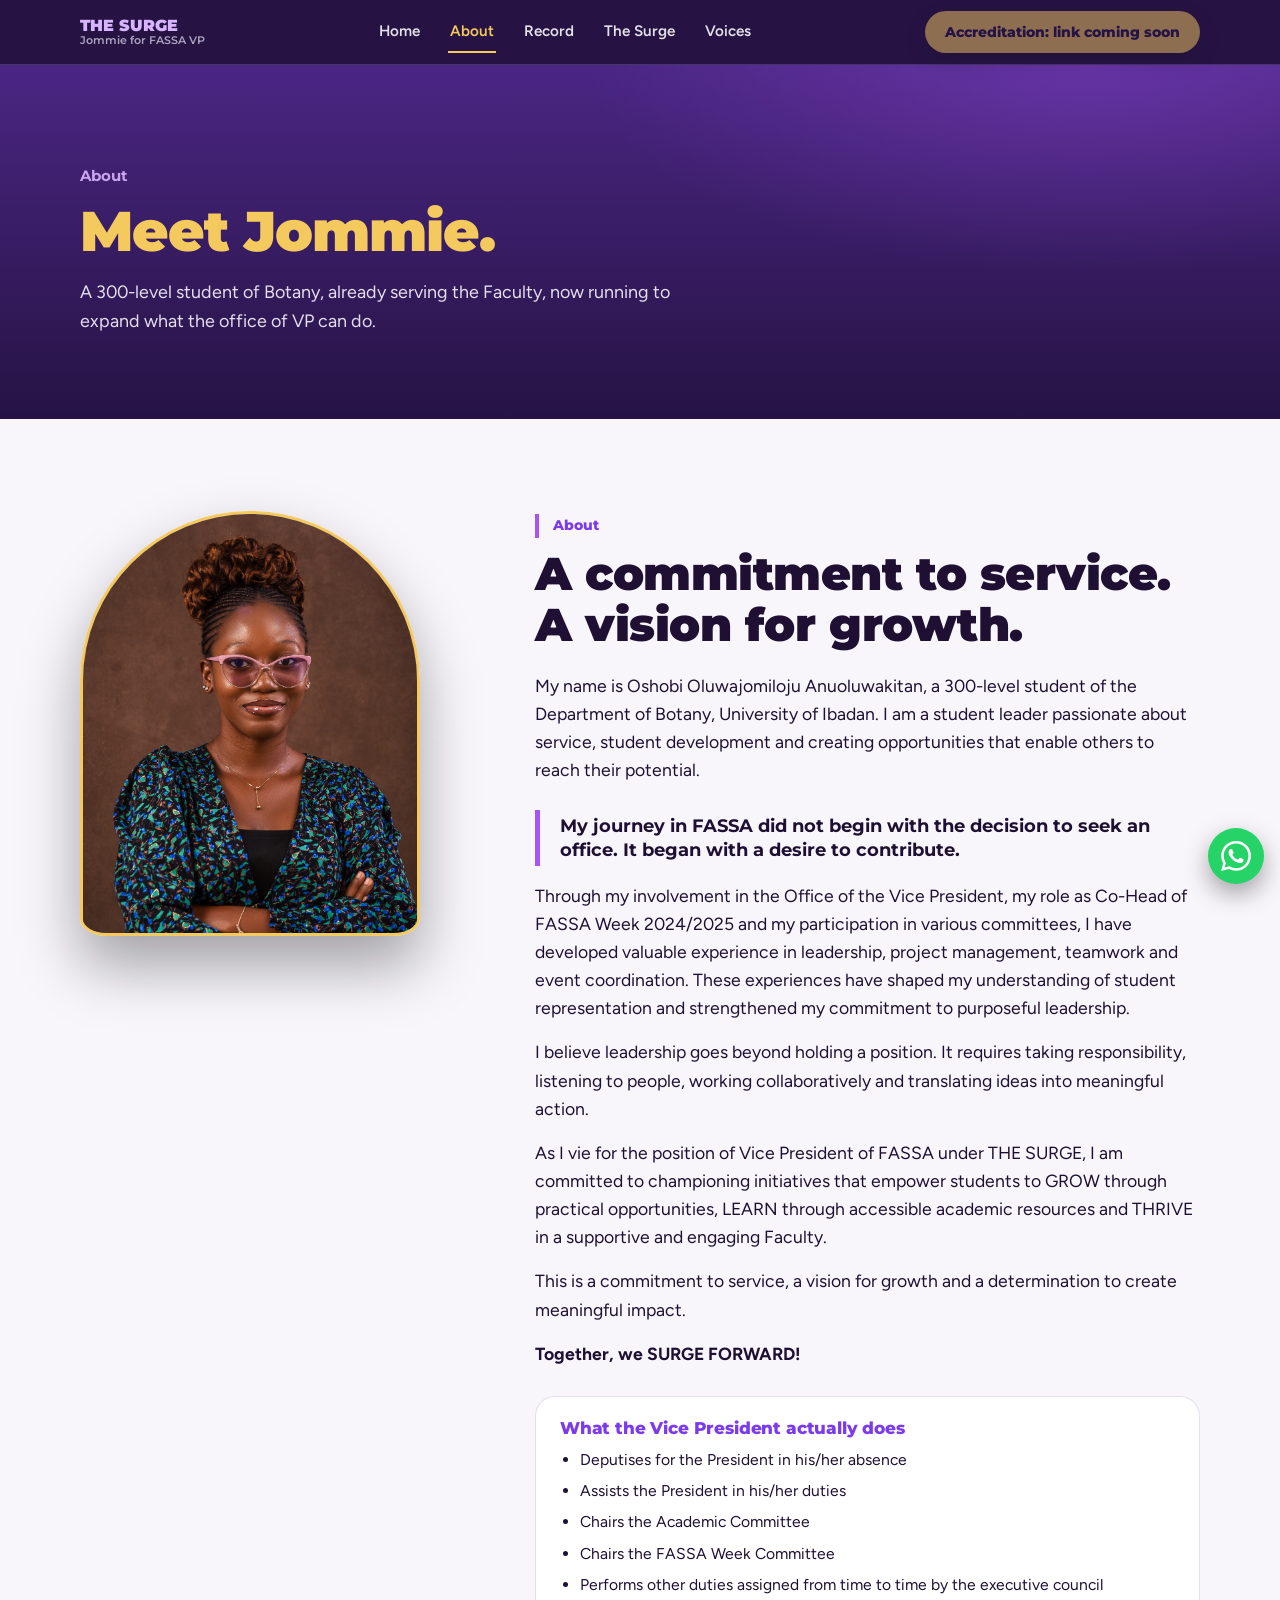
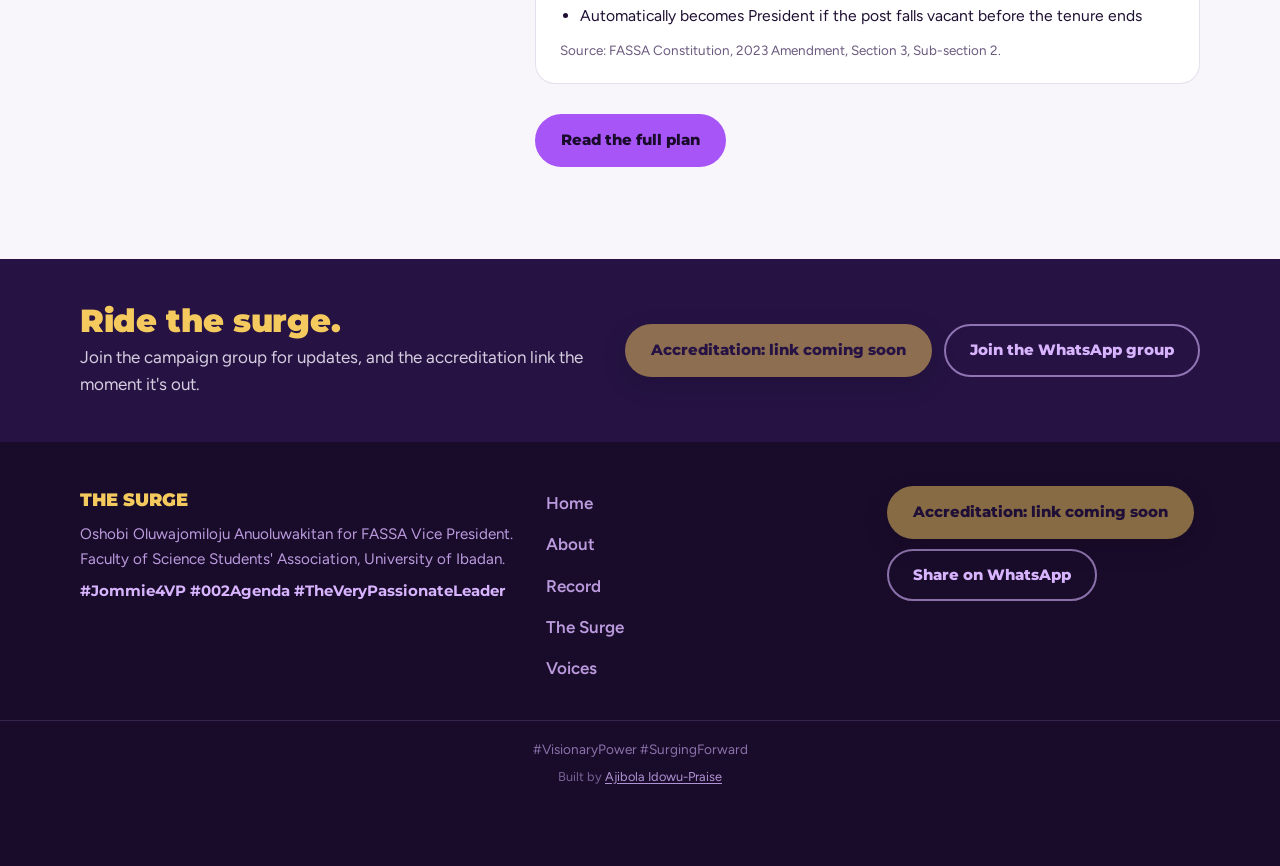
==== about.html @ 7e16b7fa "Revise About section with new leadership vision Updated the 'About' section with personal commitment" ====
<!DOCTYPE html>
<html lang="en">
<head>
<meta charset="utf-8">
<meta name="viewport" content="width=device-width, initial-scale=1">
<title>About Jommie | THE SURGE</title>
<meta name="description" content="Who Oshobi Oluwajomiloju Anuoluwakitan is, and why she&#x27;s running for FASSA Vice President.">
<meta property="og:title" content="About Jommie | THE SURGE">
<meta property="og:description" content="Who Oshobi Oluwajomiloju Anuoluwakitan is, and why she&#x27;s running for FASSA Vice President.">
<meta property="og:type" content="website">
<meta name="theme-color" content="#0a2a2e">
<link rel="icon" href="assets/favicon.svg" type="image/svg+xml">
<link rel="preconnect" href="https://fonts.googleapis.com">
<link rel="preconnect" href="https://fonts.gstatic.com" crossorigin>
<link href="https://fonts.googleapis.com/css2?family=Montserrat:wght@600;700;800;900&family=Figtree:wght@400;500;600;700&display=swap" rel="stylesheet">
<link rel="stylesheet" href="css/styles.css">
<link rel="preload" as="image" href="assets/jommie.png">
</head>
<body>
<header class="bar">
  <div class="wrap">
    <a class="mast" href="index.html">THE SURGE<small>Jommie for FASSA VP</small></a>
    <nav id="nav" aria-label="Main">
      <a href="index.html">Home</a>
      <a href="about.html" aria-current="page">About</a>
      <a href="record.html">Record</a>
      <a href="manifesto.html">The Surge</a>
      <a href="voices.html">Voices</a>
    </nav>
    <div class="bar-right">
      <a class="btn btn-gold" data-accred href="#" target="_blank" rel="noopener">Get accredited</a>
      <button class="menu-btn" type="button" aria-label="Menu" aria-expanded="false" aria-controls="nav"><span></span><span></span><span></span></button>
    </div>
  </div>
</header>
<main>
<section class="phead">
  <div class="wrap">
    <p class="crumb">About</p>
    <h1>Meet Jommie.</h1>
    <p>A 300-level student of Botany, already serving the Faculty, now running to expand what the office of VP can do.</p>
  </div>
</section>

<section class="sec">
  <div class="wrap about">
    <div class="portrait">
      <div class="frame" data-photo data-alt="Oshobi Oluwajomiloju Anuoluwakitan, candidate for FASSA Vice President">
        <div class="slot"><svg viewBox="0 0 48 48" aria-hidden="true"><path d="M8 15h8l3-5h10l3 5h8a2 2 0 0 1 2 2v20a2 2 0 0 1-2 2H8a2 2 0 0 1-2-2V17a2 2 0 0 1 2-2Z"/><circle cx="24" cy="26" r="7"/></svg>Jommie's photo goes here<small>Add assets/jommie.jpg and it appears.</small></div>
      </div>
    </div>
    <div class="words">
      <div class="head" style="margin-bottom:22px"><span class="k">About</span><h2>A commitment to service. A vision for growth.</h2></div>
<p>My name is Oshobi Oluwajomiloju Anuoluwakitan, a 300-level student of the Department of Botany, University of Ibadan. I am a student leader passionate about service, student development and creating opportunities that enable others to reach their potential.</p>
<p class="pull">My journey in FASSA did not begin with the decision to seek an office. It began with a desire to contribute.</p>
<p>Through my involvement in the Office of the Vice President, my role as Co-Head of FASSA Week 2024/2025 and my participation in various committees, I have developed valuable experience in leadership, project management, teamwork and event coordination. These experiences have shaped my understanding of student representation and strengthened my commitment to purposeful leadership.</p>
<p>I believe leadership goes beyond holding a position. It requires taking responsibility, listening to people, working collaboratively and translating ideas into meaningful action.</p>
<p>As I vie for the position of Vice President of FASSA under THE SURGE, I am committed to championing initiatives that empower students to GROW through practical opportunities, LEARN through accessible academic resources and THRIVE in a supportive and engaging Faculty.</p>
<p>This is a commitment to service, a vision for growth and a determination to create meaningful impact.</p>
<p><strong>Together, we SURGE FORWARD!</strong></p>
      <div class="duties">
      <h3>What the Vice President actually does</h3>
      <ul>
        <li>Deputises for the President in his/her absence</li>
        <li>Assists the President in his/her duties</li>
        <li>Chairs the Academic Committee</li>
        <li>Chairs the FASSA Week Committee</li>
        <li>Performs other duties assigned from time to time by the executive council</li>
        <li>Automatically becomes President if the post falls vacant before the tenure ends</li>
      </ul>
      <cite>Source: FASSA Constitution, 2023 Amendment, Section 3, Sub-section 2.</cite>
    </div>
      <div class="more"><a class="btn btn-aqua" href="manifesto.html">Read the full plan</a></div>
    </div>
  </div>
</section>
<section class="cta-strip">
  <div class="wrap">
    <div>
      <h2>Ride the surge.</h2>
      <p>Join the campaign group for updates, and the accreditation link the moment it's out.</p>
    </div>
    <div class="acts">
      <a class="btn btn-gold" data-accred href="#" target="_blank" rel="noopener">Get accredited</a>
      <a class="btn btn-ghost" data-whatsapp href="https://chat.whatsapp.com/KraLuEBkdBZ0zNNyqK186F" target="_blank" rel="noopener">Join the WhatsApp group</a>
    </div>
  </div>
</section>
</main>
<footer class="foot">
  <div class="wrap">
    <div>
      <b>THE SURGE</b>
      <p>Oshobi Oluwajomiloju Anuoluwakitan for FASSA Vice President. Faculty of Science Students' Association, University of Ibadan.</p>
      <p class="ftags">#Jommie4VP #002Agenda #TheVeryPassionateLeader</p>
    </div>
    <nav aria-label="Footer">
        <a href="index.html">Home</a>
        <a href="about.html">About</a>
        <a href="record.html">Record</a>
        <a href="manifesto.html">The Surge</a>
        <a href="voices.html">Voices</a>
    </nav>
    <div class="facts">
      <a class="btn btn-gold" data-accred href="#" target="_blank" rel="noopener">Get accredited</a>
      <a class="btn btn-ghost" data-share href="https://wa.me/" target="_blank" rel="noopener">Share on WhatsApp</a>
    </div>
  </div>
  <p class="copy">#VisionaryPower #SurgingForward<br><span class="devcredit">Built by <a href="https://linkedin.com/in/honajibola" target="_blank" rel="noopener">Ajibola Idowu-Praise</a></span></p>
</footer>
<a class="fab" data-whatsapp href="https://chat.whatsapp.com/KraLuEBkdBZ0zNNyqK186F" target="_blank" rel="noopener" aria-label="Join the campaign WhatsApp group"><svg viewBox="0 0 24 24" aria-hidden="true"><path d="M17.472 14.382c-.297-.149-1.758-.867-2.03-.967-.273-.099-.471-.148-.67.15-.197.297-.767.966-.94 1.164-.173.199-.347.223-.644.075-.297-.15-1.255-.463-2.39-1.475-.883-.788-1.48-1.761-1.653-2.059-.173-.297-.018-.458.13-.606.134-.133.298-.347.446-.52.149-.174.198-.298.298-.497.099-.198.05-.371-.025-.52-.075-.149-.669-1.612-.916-2.207-.242-.579-.487-.5-.669-.51-.173-.008-.371-.01-.57-.01-.198 0-.52.074-.792.372-.272.297-1.04 1.016-1.04 2.479 0 1.462 1.065 2.875 1.213 3.074.149.198 2.096 3.2 5.077 4.487.709.306 1.262.489 1.694.625.712.227 1.36.195 1.871.118.571-.085 1.758-.719 2.006-1.413.248-.694.248-1.289.173-1.413-.074-.124-.272-.198-.57-.347m-5.421 7.403h-.004a9.87 9.87 0 01-5.031-1.378l-.361-.214-3.741.982.998-3.648-.235-.374a9.86 9.86 0 01-1.51-5.26c.001-5.45 4.436-9.884 9.888-9.884 2.64 0 5.122 1.03 6.988 2.898a9.825 9.825 0 012.893 6.994c-.003 5.45-4.437 9.884-9.885 9.884m8.413-18.297A11.815 11.815 0 0012.05 0C5.495 0 .16 5.335.157 11.892c0 2.096.547 4.142 1.588 5.945L.057 24l6.305-1.654a11.882 11.882 0 005.683 1.448h.005c6.554 0 11.89-5.335 11.893-11.893a11.821 11.821 0 00-3.48-8.413Z"/></svg></a>
<script src="js/data.js"></script>
<script src="js/main.js"></script>
</body>
</html>
---- css/styles.css ----
/* =========================================================
   Jommie for FASSA VP — "THE SURGE" | shared styles
   Colours live in the :root block below.
   ========================================================= */

:root{
  --deep-950:#190c2b;
  --deep-900:#261344;
  --deep-800:#371b63;
  --deep-700:#4a2683;
  --deep-600:#6133ab;
  --aqua:#a855f7;
  --aqua-soft:#d8b4fe;
  --gold:#f4c95d;
  --gold-deep:#cf9f2e;
  --bg:#f8f6fb;
  --bg2:#efe7f8;
  --ink:#1f1033;
  --muted:#6b5a7f;
  --card:#ffffff;
  --line:rgba(74,38,131,.14);
  --accent:#7c3aed;
  --f-display:'Montserrat','Segoe UI',system-ui,-apple-system,sans-serif;
  --f-body:'Figtree','Segoe UI',system-ui,-apple-system,sans-serif;
}
@media (prefers-color-scheme: dark){
  :root:not([data-theme="light"]){
    --bg:#140a24; --bg2:#1d1037; --ink:#f3ecfb; --muted:#c6b3de; --card:#241242; --line:rgba(216,180,254,.18); --accent:#c084fc;
  }
}
:root[data-theme="dark"]{
  --bg:#140a24; --bg2:#1d1037; --ink:#f3ecfb; --muted:#c6b3de; --card:#241242; --line:rgba(216,180,254,.18); --accent:#c084fc;
}

*,*::before,*::after{box-sizing:border-box}
[hidden]{display:none !important}
html{background:var(--deep-900);scroll-padding-top:80px;scroll-behavior:smooth}
body{margin:0;background:var(--bg);color:var(--ink);font-family:var(--f-body);font-size:17px;line-height:1.6;-webkit-font-smoothing:antialiased}
img{max-width:100%;display:block}
a{color:inherit}
h1,h2,h3,h4{font-family:var(--f-display);margin:0;line-height:1.1;letter-spacing:-.01em}
p{margin:0}
.wrap{width:min(1120px,100% - 40px);margin-inline:auto}
:focus-visible{outline:3px solid var(--gold-deep);outline-offset:3px;border-radius:6px}

/* ---------- buttons ---------- */
.btn{display:inline-flex;align-items:center;justify-content:center;gap:10px;min-height:48px;padding:12px 24px;border-radius:999px;font-family:var(--f-display);font-weight:800;font-size:.95rem;text-decoration:none;border:2px solid transparent;cursor:pointer;transition:transform .15s ease,background .15s ease;text-align:center}
.btn:hover{transform:translateY(-2px)}
.btn-gold{background:var(--gold);color:var(--deep-900);box-shadow:0 8px 22px rgba(0,0,0,.25)}
.btn-white{background:#fff;color:var(--deep-900)}
.btn-ghost{background:transparent;color:var(--aqua-soft);border-color:rgba(216,180,254,.6)}
.btn-ghost:hover{background:rgba(216,180,254,.12)}
.btn-aqua{background:var(--aqua);color:var(--deep-950)}
.btn svg{width:20px;height:20px;flex:none;fill:currentColor}
.btn[aria-disabled="true"]{opacity:.5;pointer-events:none}

/* ---------- top bar ---------- */
.bar{position:sticky;top:0;z-index:50;background:var(--deep-900);border-bottom:1px solid rgba(216,180,254,.2)}
.bar .wrap{display:flex;align-items:center;justify-content:space-between;gap:14px;min-height:64px;padding-block:8px}
.mast{font-family:var(--f-display);font-weight:900;color:var(--aqua-soft);font-size:1.02rem;text-decoration:none;line-height:1.1}
.mast small{display:block;font-weight:600;font-size:.68rem;color:rgba(246,240,252,.65)}
.bar nav{display:none}
.bar nav a{color:rgba(255,255,255,.88);text-decoration:none;font-weight:600;font-size:.95rem;padding:8px 2px;border-bottom:2px solid transparent}
.bar nav a:hover{color:var(--aqua-soft)}
.bar nav a[aria-current="page"]{color:var(--gold);border-color:var(--gold)}
.bar-right{display:flex;align-items:center;gap:12px}
.bar .btn{min-height:42px;padding:8px 18px;font-size:.86rem}
.menu-btn{width:44px;height:44px;border-radius:12px;border:1px solid rgba(216,180,254,.4);background:transparent;display:grid;place-content:center;gap:5px;cursor:pointer}
.menu-btn span{display:block;width:20px;height:2px;background:var(--aqua-soft);border-radius:2px}
.bar.open nav{display:flex;flex-direction:column;gap:2px;position:absolute;top:100%;left:0;right:0;background:var(--deep-900);padding:8px 20px 18px;border-bottom:1px solid rgba(216,180,254,.2)}
.bar.open nav a{padding:12px 2px;font-size:1.05rem}
@media(min-width:960px){
  .bar nav{display:flex;gap:26px}
  .menu-btn{display:none}
}

/* ---------- hero ---------- */
.hero{position:relative;overflow:hidden;color:#fff;background:
  radial-gradient(75% 60% at 78% 4%,rgba(168,85,247,.35) 0%,rgba(168,85,247,0) 60%),
  linear-gradient(180deg,#371b63 0%,#261344 55%,#190c2b 100%)}
.hero::before{content:"";position:absolute;inset:0;pointer-events:none;opacity:.5;background:
  repeating-linear-gradient(100deg,rgba(216,180,254,.07) 0 2px,transparent 2px 90px)}
.hero .wrap{position:relative;display:grid;gap:36px;padding-block:44px 56px}
@media(min-width:900px){.hero .wrap{grid-template-columns:1.08fr .92fr;align-items:center;gap:48px;padding-block:64px 72px}}
.tagline{font-family:var(--f-display);font-weight:700;color:var(--aqua-soft);font-size:.95rem;margin-bottom:14px}
.hero h1{font-size:clamp(2.4rem,6.6vw,4.3rem);font-weight:900;color:var(--gold);letter-spacing:-.025em;line-height:1.04}
.hero h1 span{display:block;color:#fff}
.hero-sub{margin-top:18px;max-width:34rem;font-size:1.12rem;color:rgba(246,240,252,.94)}
.hero-sub strong{color:#fff}
.steps{margin-top:28px;display:grid;gap:12px;max-width:34rem}
.step{display:grid;grid-template-columns:auto 1fr;gap:6px 14px;align-items:center;background:rgba(25,12,43,.6);border:1px solid rgba(216,180,254,.26);border-radius:20px;padding:16px 18px}
.step-n{font-family:var(--f-display);font-weight:900;font-size:.8rem;color:var(--deep-900);background:var(--gold);border-radius:999px;padding:5px 12px;white-space:nowrap}
.step strong{font-family:var(--f-display);font-weight:800;font-size:1.05rem;line-height:1.25}
.step small{grid-column:1 / -1;color:rgba(246,240,252,.78);font-size:.92rem}
.step .btn{grid-column:1 / -1;justify-self:start;margin-top:4px}
.hero-actions{margin-top:22px;display:flex;flex-wrap:wrap;gap:12px}
.slogan{margin-top:26px;font-family:var(--f-display);font-weight:800;font-size:1.02rem;color:var(--gold)}

.hero-art{position:relative;max-width:420px;width:100%;margin-inline:auto}
.wave{position:absolute;z-index:1;left:50%;top:50%;width:150%;transform:translate(-50%,-50%);opacity:.5}
.frame{--photo-pos:50% 14%;position:relative;z-index:2;aspect-ratio:4/5;border-radius:50% 50% 8% 8% / 32% 32% 4% 4%;overflow:hidden;background:linear-gradient(165deg,rgba(0,0,0,.15),rgba(0,0,0,.5));border:3px dashed rgba(216,180,254,.7);display:grid;place-items:center;text-align:center;padding:24px;box-shadow:0 30px 60px rgba(0,0,0,.35)}
.frame.filled{border:3px solid var(--gold);padding:0;display:block}
.frame img{width:100%;height:100%;object-fit:cover;object-position:var(--photo-pos)}
.slot{color:var(--aqua-soft);font-weight:700;font-size:.98rem;max-width:15rem}
.slot svg{width:46px;height:46px;stroke:var(--aqua-soft);fill:none;stroke-width:1.6;margin:0 auto 10px}
.slot small{display:block;font-weight:500;color:rgba(246,240,252,.7);margin-top:4px}
.plate{position:relative;z-index:3;margin-top:-30px;margin-inline:2%;display:grid;grid-template-columns:1fr auto;gap:12px;align-items:center;background:linear-gradient(180deg,#4a2683,#261344);border:1px solid rgba(216,180,254,.3);border-radius:22px;padding:14px 16px 14px 20px;box-shadow:0 16px 34px rgba(0,0,0,.35)}
.plate b{font-family:var(--f-display);font-weight:800;color:var(--gold);font-size:clamp(.95rem,3vw,1.2rem);line-height:1.15}
.plate span{background:#fff;color:#111;border-radius:14px;padding:7px 14px;text-align:center;font-family:var(--f-display);font-weight:900;font-size:.9rem;line-height:1.1}
.plate span i{display:block;font-style:normal;background:var(--aqua);color:#190c2b;border-radius:5px;font-size:.64rem;padding:1px 8px;margin:0 auto 4px;width:fit-content}

/* ---------- inner page header ---------- */
.phead{position:relative;overflow:hidden;color:#fff;background:
  radial-gradient(60% 90% at 85% 0%,rgba(168,85,247,.3) 0%,rgba(168,85,247,0) 65%),
  linear-gradient(180deg,#4a2683 0%,#261344 100%);padding-block:clamp(48px,8vw,84px)}
.phead .wrap{position:relative}
.phead .crumb{font-family:var(--f-display);font-weight:700;color:rgba(216,180,254,.9);font-size:.92rem;margin-bottom:12px}
.phead h1{font-size:clamp(2.1rem,5.6vw,3.5rem);font-weight:900;color:var(--gold);letter-spacing:-.02em}
.phead p{max-width:40rem;margin-top:16px;color:rgba(246,240,252,.92);font-size:1.12rem}

/* ---------- sections ---------- */
.sec{padding-block:clamp(52px,8vw,92px)}
.sec.alt{background:var(--bg2)}
.head{max-width:44rem;margin-bottom:36px}
.head .k{display:inline-block;font-family:var(--f-display);font-weight:800;font-size:.9rem;color:var(--accent);margin-bottom:10px;padding-left:14px;border-left:4px solid var(--aqua)}
.head h2{font-size:clamp(1.8rem,4.4vw,2.9rem);font-weight:900}
.head p{margin-top:14px;color:var(--muted);font-size:1.08rem}
.more{margin-top:30px}

/* about */
.about{display:grid;gap:34px}
@media(min-width:900px){.about{grid-template-columns:.75fr 1.25fr;align-items:start;gap:56px}}
.portrait{max-width:340px;width:100%}
.portrait .frame{border-radius:50% 50% 8% 8% / 40% 40% 4% 4%}
.words p{font-size:1.1rem;margin-bottom:16px;color:var(--ink)}
.pull{margin:26px 0;border-left:5px solid var(--aqua);padding:4px 0 4px 20px;font-family:var(--f-display);font-weight:700;font-size:clamp(1.1rem,2.4vw,1.4rem);line-height:1.35}

/* duties box */
.duties{margin-top:28px;background:var(--card);border:1px solid var(--line);border-radius:20px;padding:22px 24px}
.duties h3{font-size:1.05rem;font-weight:800;color:var(--accent);margin-bottom:10px}
.duties ul{margin:0;padding-left:20px;color:var(--ink)}
.duties li{margin-bottom:6px;font-size:.98rem}
.duties cite{display:block;margin-top:12px;font-style:normal;color:var(--muted);font-size:.84rem}

/* three pillars intro */
.vm{display:grid;gap:18px}
@media(min-width:820px){.vm{grid-template-columns:1fr 1fr 1fr}}
.vm article{border-radius:24px;padding:clamp(22px,3.4vw,30px);background:var(--card);border:1px solid var(--line)}
.vm article.active{background:var(--deep-700);color:#fff;border-color:transparent}
.vm h3{font-size:1.1rem;font-weight:800;margin-bottom:10px;color:var(--accent)}
.vm article.active h3{color:var(--gold)}
.vm p{color:var(--muted);font-size:.98rem}
.vm article.active p{color:rgba(255,255,255,.88)}
.outlive{margin-top:26px;font-family:var(--f-display);font-weight:800;font-size:clamp(1.1rem,2.4vw,1.4rem);text-align:center}

/* why cards */
.why{display:grid;gap:16px}
@media(min-width:760px){.why{grid-template-columns:1fr 1fr}}
.why.three{grid-template-columns:1fr}
@media(min-width:900px){.why.three{grid-template-columns:repeat(3,1fr)}}
.why article{background:var(--card);border:1px solid var(--line);border-radius:22px;padding:26px 26px 28px}
.why article:nth-child(1),.why article:nth-child(4){border-radius:22px 22px 22px 6px}
.why h3{font-size:1.22rem;font-weight:800;margin-bottom:8px}
.why p{color:var(--muted)}

/* stats */
.stats{display:grid;grid-template-columns:repeat(2,1fr);gap:12px}
@media(min-width:760px){.stats{grid-template-columns:repeat(4,1fr)}}
.stat{background:var(--card);border:1px solid var(--line);border-radius:18px;padding:18px 20px}
.stat b{display:block;font-family:var(--f-display);font-weight:900;font-size:clamp(2rem,5vw,2.9rem);line-height:1;color:var(--accent)}
.stat span{display:block;margin-top:6px;color:var(--muted);font-size:.94rem;line-height:1.35}

/* record page */
.subnav{display:flex;flex-wrap:wrap;gap:8px;margin:34px 0 6px}
.pill{display:inline-flex;align-items:center;min-height:44px;padding:9px 18px;border-radius:999px;border:1.5px solid var(--line);background:var(--card);color:var(--ink);font-family:var(--f-display);font-weight:700;font-size:.9rem;text-decoration:none;cursor:pointer}
.pill:hover{border-color:var(--aqua)}
.rsec{margin-top:48px;scroll-margin-top:90px}
.rsec h2{font-size:clamp(1.4rem,3.2vw,1.9rem);font-weight:900;margin-bottom:6px}
.rsec>p{color:var(--muted);margin-bottom:6px}
.grp{font-family:var(--f-display);font-weight:800;font-size:.98rem;margin:22px 0 10px;color:var(--accent)}
.rec{display:grid;grid-template-columns:repeat(auto-fill,minmax(250px,1fr));gap:10px;list-style:none;margin:0;padding:0}
.rec li{background:var(--card);border:1px solid var(--line);border-left:4px solid var(--aqua);border-radius:6px 14px 14px 6px;padding:12px 15px;font-weight:600;font-size:.95rem;line-height:1.4}
.rec li small{display:block;font-weight:500;color:var(--muted);margin-top:2px;font-size:.86rem}

/* department reach */
.deptgrid{margin-top:14px;display:grid;grid-template-columns:repeat(auto-fit,minmax(150px,1fr));gap:14px}
.deptcard{display:flex;align-items:center;gap:12px;background:var(--card);border:1px solid var(--line);border-radius:16px;padding:16px 18px;min-width:0}
.deptcard.home{border-color:var(--accent);background:var(--bg2)}
.deptcard svg{width:26px;height:26px;flex:none;stroke:var(--accent);fill:none;stroke-width:1.6}
.deptcard span{min-width:0;overflow-wrap:break-word;font-family:var(--f-display);font-weight:700;font-size:.95rem;line-height:1.25}
.deptcard span small{display:block;font-family:var(--f-body);font-weight:500;color:var(--muted);font-size:.78rem;margin-top:2px}

/* agenda / manifesto */
.agenda{background:linear-gradient(180deg,#371b63 0%,#190c2b 100%);color:#fff}
.agenda .head .k{color:var(--gold);border-color:var(--gold)}
.agenda .head p{color:rgba(246,240,252,.86)}
.acc{display:grid;gap:10px}
.pillar{border:1px solid rgba(216,180,254,.25);border-radius:16px;background:rgba(25,12,43,.4)}
.pillar summary{list-style:none;cursor:pointer;display:grid;grid-template-columns:auto 1fr auto;gap:14px;align-items:center;padding:14px 18px;min-height:64px}
.pillar summary::-webkit-details-marker{display:none}
.pillar .let{width:42px;height:42px;border-radius:12px;background:var(--gold);color:var(--deep-900);display:grid;place-items:center;font-family:var(--f-display);font-weight:900;font-size:1.1rem}
.pillar .pt{font-family:var(--f-display);font-weight:800;font-size:1.05rem;line-height:1.2}
.pillar .pc{display:block;font-family:var(--f-body);font-weight:500;font-size:.85rem;color:rgba(216,180,254,.85);margin-top:2px}
.pillar summary::after{content:"+";font-size:1.6rem;color:var(--gold);line-height:1}
.pillar[open] summary::after{content:"\2212"}
.pillar[open]{background:rgba(25,12,43,.6)}
.plans{padding:4px 18px 20px;display:grid;gap:14px}
.plan{display:grid;grid-template-columns:2.2rem 1fr;gap:4px 10px}
.plan i{font-style:normal;font-family:var(--f-display);font-weight:900;color:var(--gold);text-align:right}
.plan b{font-family:var(--f-display);font-weight:800;font-size:1rem}
.plan p{grid-column:2;color:rgba(246,240,252,.86);font-size:.96rem;line-height:1.5}
.pre{max-width:44rem;margin-bottom:40px;color:rgba(246,240,252,.9);font-size:1.08rem}
.pre p+p{margin-top:14px}

/* voices */
.ph-tag{display:inline-block;background:var(--bg2);color:var(--muted);border:1px dashed var(--line);border-radius:6px;font-size:.72rem;font-weight:700;padding:2px 8px;margin-bottom:12px;width:fit-content}
.quotes{display:grid;gap:16px}
@media(min-width:820px){.quotes{grid-template-columns:repeat(3,1fr)}}
.quote{margin:0;background:var(--card);border:1px solid var(--line);border-radius:22px;padding:26px;display:flex;flex-direction:column;gap:14px}
.quote blockquote{margin:0;font-family:var(--f-display);font-weight:600;font-size:1.06rem;line-height:1.45}
.who{display:flex;align-items:center;gap:12px;margin-top:auto}
.av{position:relative;flex:none;width:52px;height:52px;border-radius:50%;background:var(--bg2);border:2px dashed var(--line);display:grid;place-items:center;overflow:hidden;color:var(--muted)}
.av img{position:absolute;inset:0;width:100%;height:100%;object-fit:cover}
.av svg{width:24px;height:24px;stroke:currentColor;fill:none;stroke-width:1.6}
.who b{display:block;font-family:var(--f-display);font-weight:800;font-size:.98rem;line-height:1.2}
.who span.t{color:var(--muted);font-size:.88rem}
.empty-state{background:var(--card);border:1px dashed var(--line);border-radius:20px;padding:30px 26px;text-align:center;color:var(--muted)}
.empty-state b{display:block;color:var(--ink);font-family:var(--f-display);font-weight:800;margin-bottom:6px}

/* cta strip */
.cta-strip{background:var(--deep-900);color:#fff}
.cta-strip .wrap{display:grid;gap:20px;padding-block:44px;align-items:center}
@media(min-width:860px){.cta-strip .wrap{grid-template-columns:1fr auto}}
.cta-strip h2{font-size:clamp(1.4rem,3.2vw,2rem);color:var(--gold);font-weight:900}
.cta-strip p{margin-top:6px;color:rgba(246,240,252,.85)}
.cta-strip .acts{display:flex;flex-wrap:wrap;gap:12px}

/* final */
.final{background:radial-gradient(70% 90% at 50% 0%,rgba(168,85,247,.3) 0%,rgba(168,85,247,0) 65%),linear-gradient(180deg,#371b63,#190c2b);color:#fff;text-align:center;padding-block:clamp(60px,10vw,108px)}
.final h2{font-size:clamp(2rem,5.6vw,3.6rem);font-weight:900;color:var(--gold);letter-spacing:-.02em;max-width:17ch;margin-inline:auto}
.final .three{margin-top:18px;font-family:var(--f-display);font-weight:800;font-size:clamp(1rem,2.4vw,1.25rem);color:#fff}
.final p.msg{margin:16px auto 0;max-width:34rem;color:rgba(246,240,252,.9);font-size:1.1rem}
.final .steps{margin:30px auto 0;text-align:left;max-width:36rem}
.final .actions{margin-top:28px;display:flex;flex-wrap:wrap;gap:12px;justify-content:center}
.tags{margin-top:28px;font-family:var(--f-display);font-weight:800;color:var(--gold);display:flex;gap:16px;flex-wrap:wrap;justify-content:center;font-size:.95rem}

/* footer */
.foot{background:var(--deep-950);color:rgba(216,180,254,.85);padding-top:44px}
.foot .wrap{display:grid;gap:28px}
@media(min-width:860px){.foot .wrap{grid-template-columns:1.4fr 1fr 1fr}}
.foot b{font-family:var(--f-display);font-weight:900;color:var(--gold);font-size:1.1rem}
.foot p{margin-top:8px;font-size:.95rem}
.foot .ftags{font-family:var(--f-display);font-weight:700;color:var(--aqua-soft)}
.foot nav{display:grid;gap:6px;align-content:start}
.foot nav a{text-decoration:none;font-weight:600;padding:4px 0}
.foot nav a:hover{color:#fff}
.foot .facts{display:flex;flex-direction:column;gap:10px;align-items:flex-start}
.foot .copy{margin-top:34px;padding:18px 20px calc(18px + 60px);border-top:1px solid rgba(216,180,254,.15);text-align:center;font-size:.85rem;color:rgba(216,180,254,.6)}
.foot .devcredit{display:inline-block;margin-top:6px;font-size:.8rem;color:rgba(216,180,254,.5)}
.foot .devcredit a{color:rgba(216,180,254,.8);text-decoration:underline;text-underline-offset:2px}
.foot .devcredit a:hover{color:var(--gold)}

/* floating whatsapp */
.fab{position:fixed;right:16px;bottom:calc(16px + env(safe-area-inset-bottom,0px));z-index:60;width:56px;height:56px;border-radius:50%;background:#25d366;display:grid;place-items:center;box-shadow:0 10px 24px rgba(0,0,0,.35)}
.fab svg{width:30px;height:30px;fill:#fff}

@media (prefers-reduced-motion: reduce){
  html{scroll-behavior:auto}
  .btn{transition:none}
}
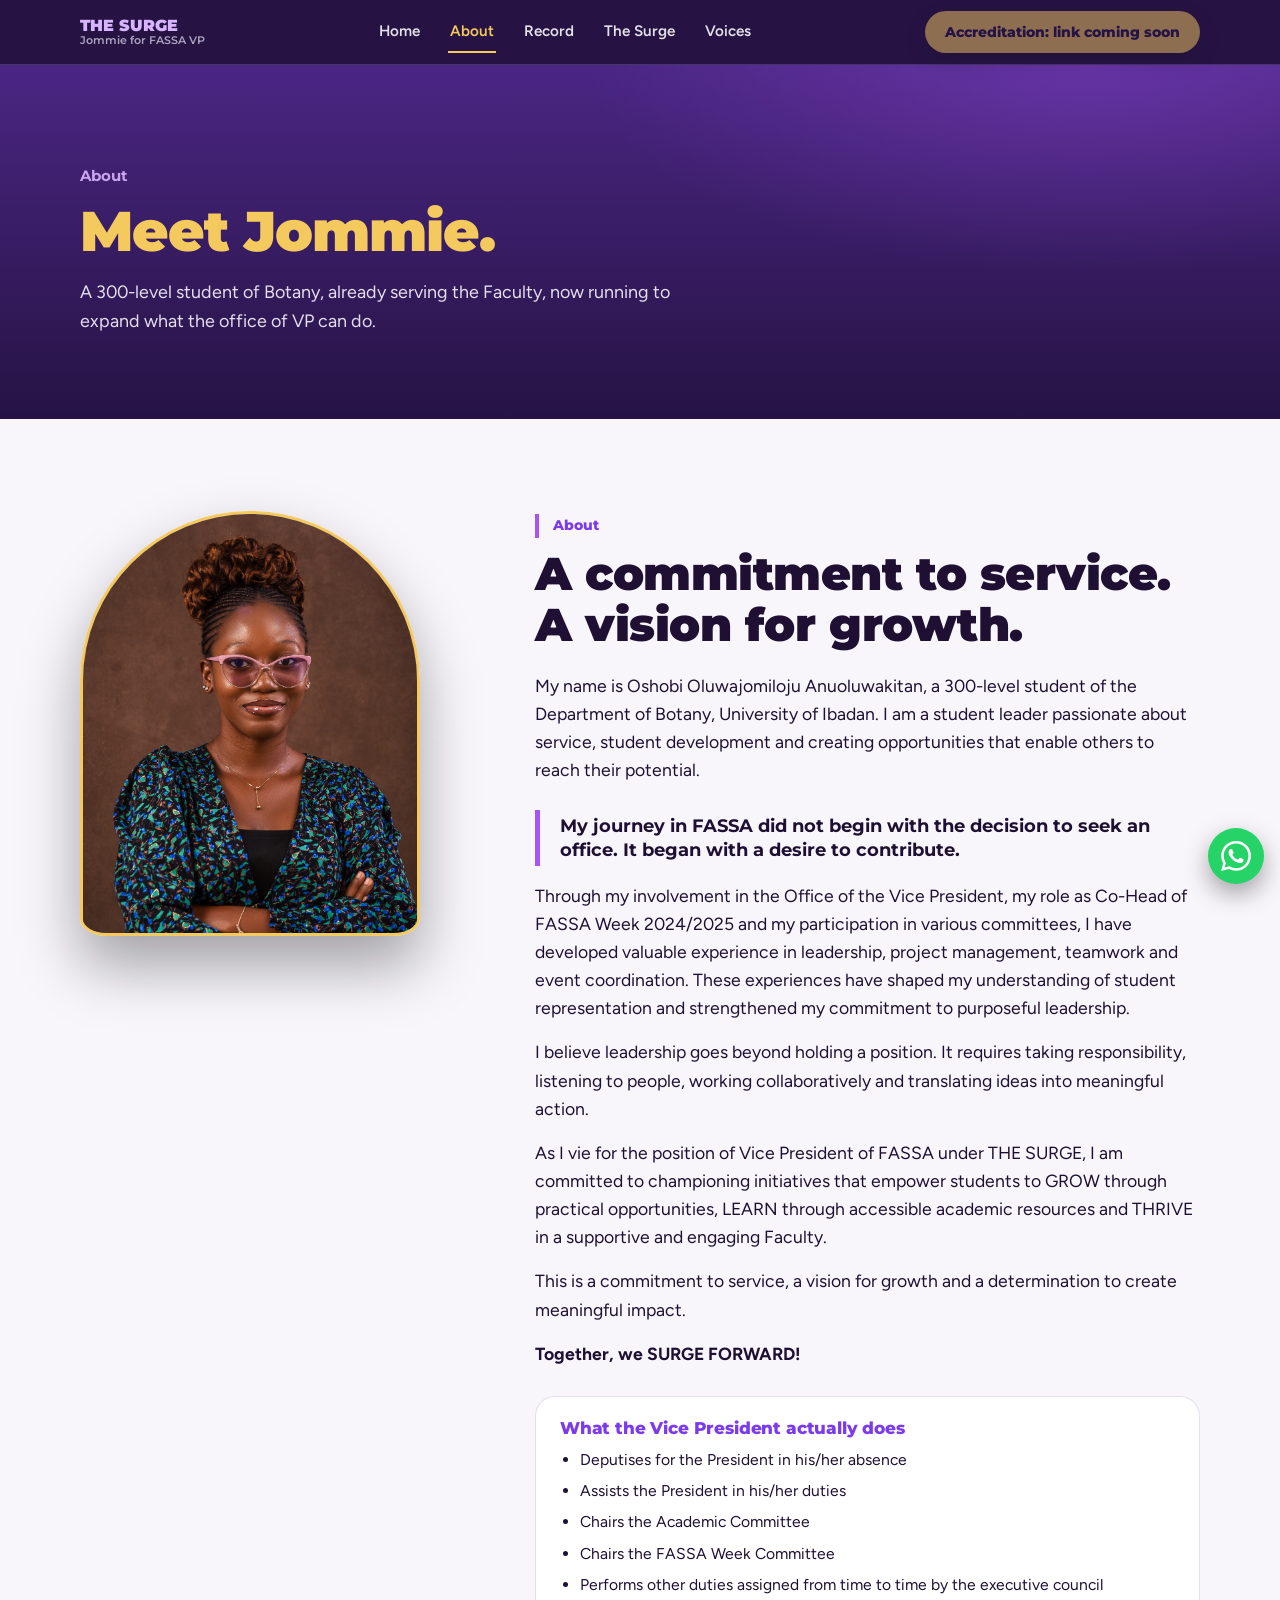
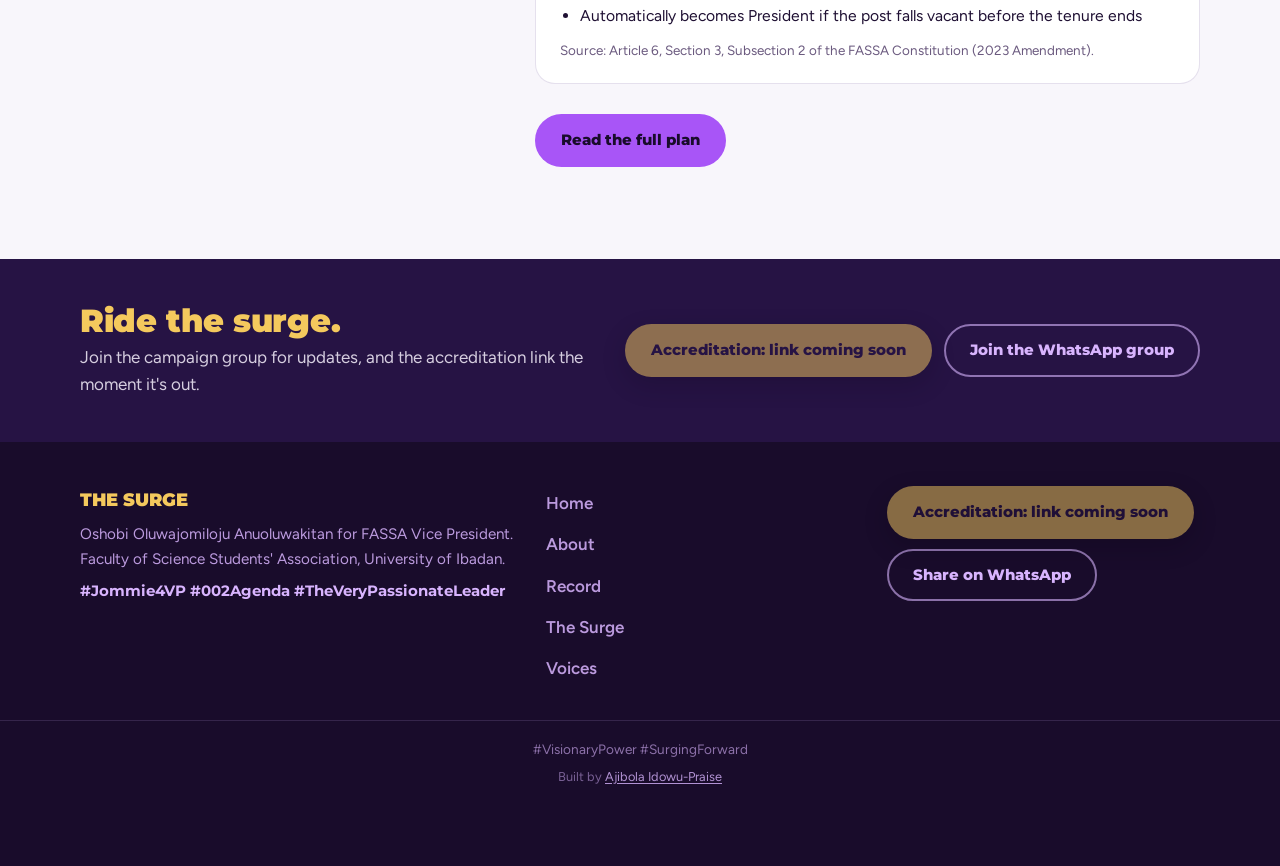
==== commit c08aaba1: "Update citation source in about.html" ====
--- a/about.html
+++ b/about.html
@@ -68,7 +68,7 @@
         <li>Performs other duties assigned from time to time by the executive council</li>
         <li>Automatically becomes President if the post falls vacant before the tenure ends</li>
       </ul>
-      <cite>Source: FASSA Constitution, 2023 Amendment, Section 3, Sub-section 2.</cite>
+      <cite>Source: Article 6, Section 3, Subsection 2 of the FASSA Constitution (2023 Amendment).</cite>
     </div>
       <div class="more"><a class="btn btn-aqua" href="manifesto.html">Read the full plan</a></div>
     </div>
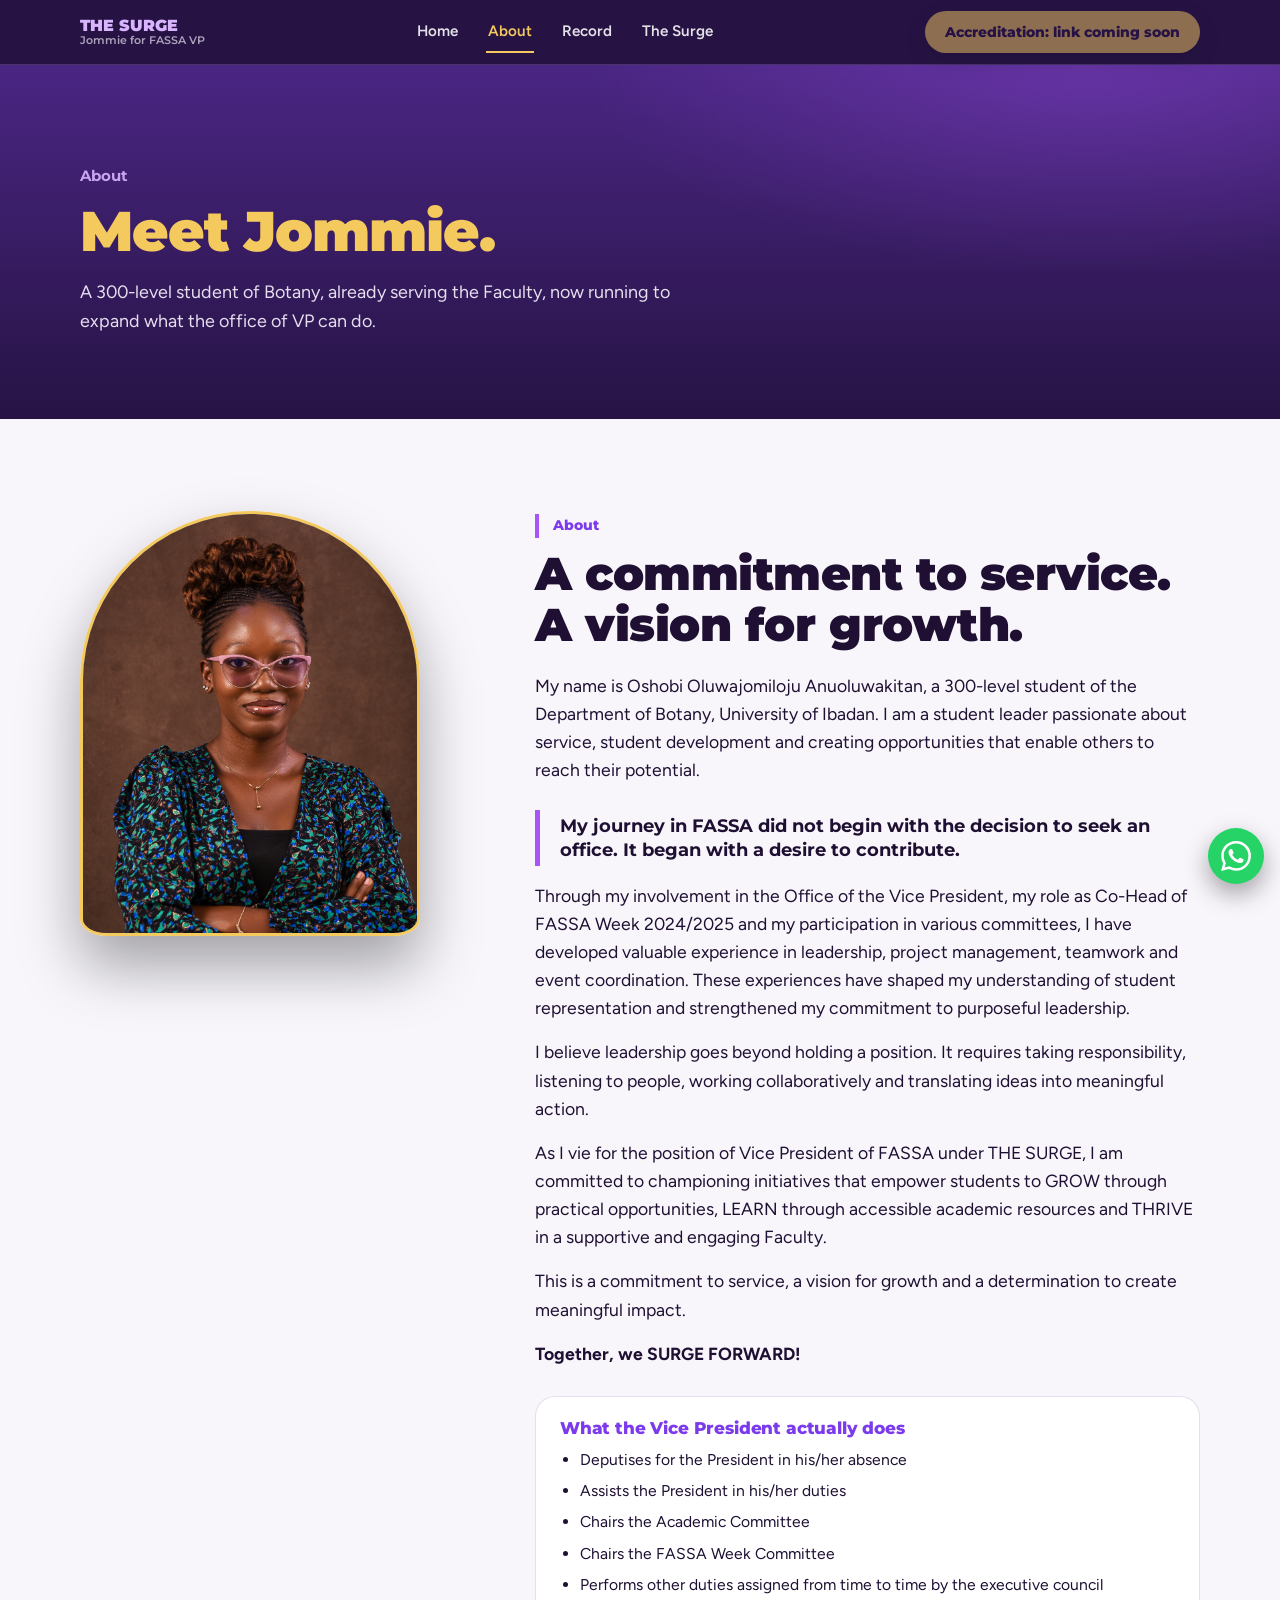
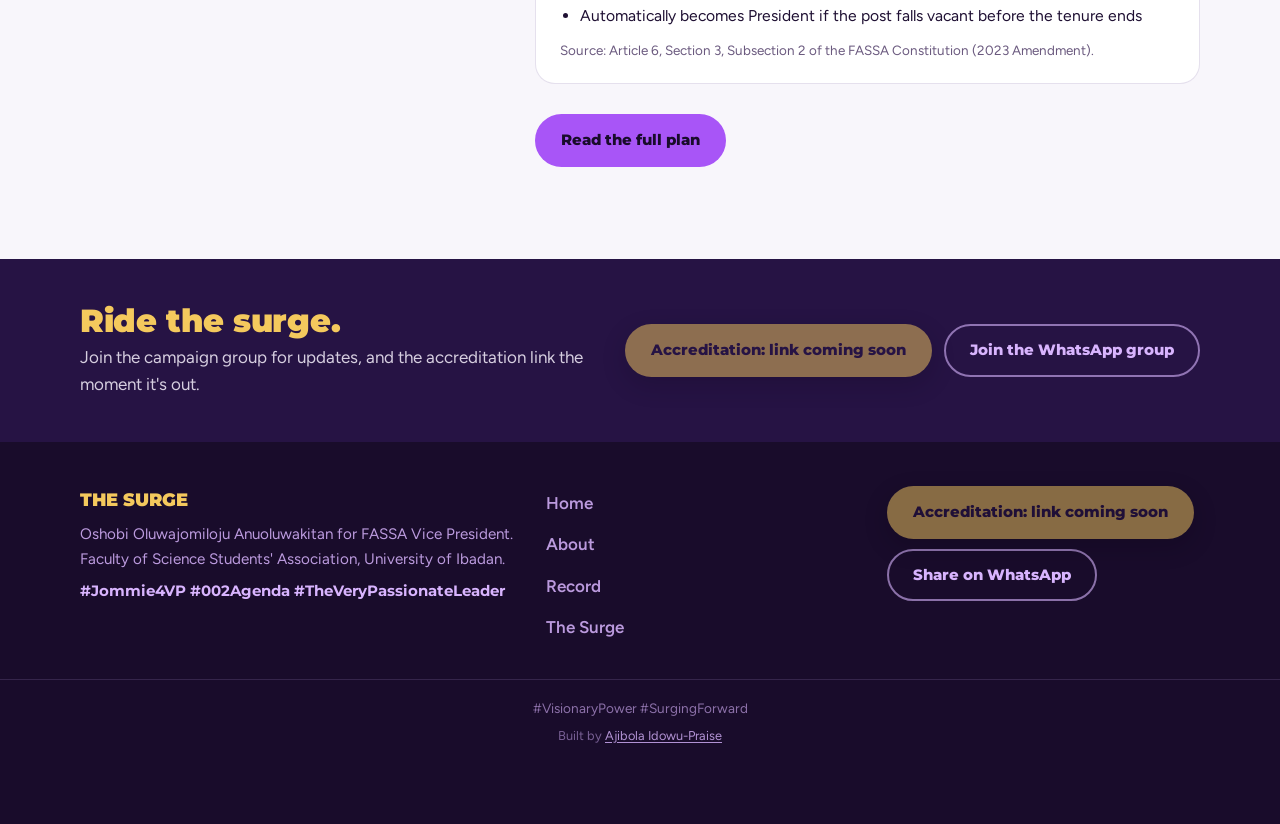
==== commit 1cb5d736: "Remove 'Voices' link from about.html Removed 'Voices' link from the navigation menu." ====
--- a/about.html
+++ b/about.html
@@ -14,6 +14,8 @@
 <link rel="preconnect" href="https://fonts.gstatic.com" crossorigin>
 <link href="https://fonts.googleapis.com/css2?family=Montserrat:wght@600;700;800;900&family=Figtree:wght@400;500;600;700&display=swap" rel="stylesheet">
 <link rel="stylesheet" href="css/styles.css">
+  <script>window.va = window.va || function () { (window.vaq = window.vaq || []).push(arguments); };</script>
+<script defer src="/_vercel/insights/script.js"></script>
 <link rel="preload" as="image" href="assets/jommie.png">
 </head>
 <body>
@@ -25,7 +27,6 @@
       <a href="about.html" aria-current="page">About</a>
       <a href="record.html">Record</a>
       <a href="manifesto.html">The Surge</a>
-      <a href="voices.html">Voices</a>
     </nav>
     <div class="bar-right">
       <a class="btn btn-gold" data-accred href="#" target="_blank" rel="noopener">Get accredited</a>
@@ -99,7 +100,6 @@
         <a href="about.html">About</a>
         <a href="record.html">Record</a>
         <a href="manifesto.html">The Surge</a>
-        <a href="voices.html">Voices</a>
     </nav>
     <div class="facts">
       <a class="btn btn-gold" data-accred href="#" target="_blank" rel="noopener">Get accredited</a>
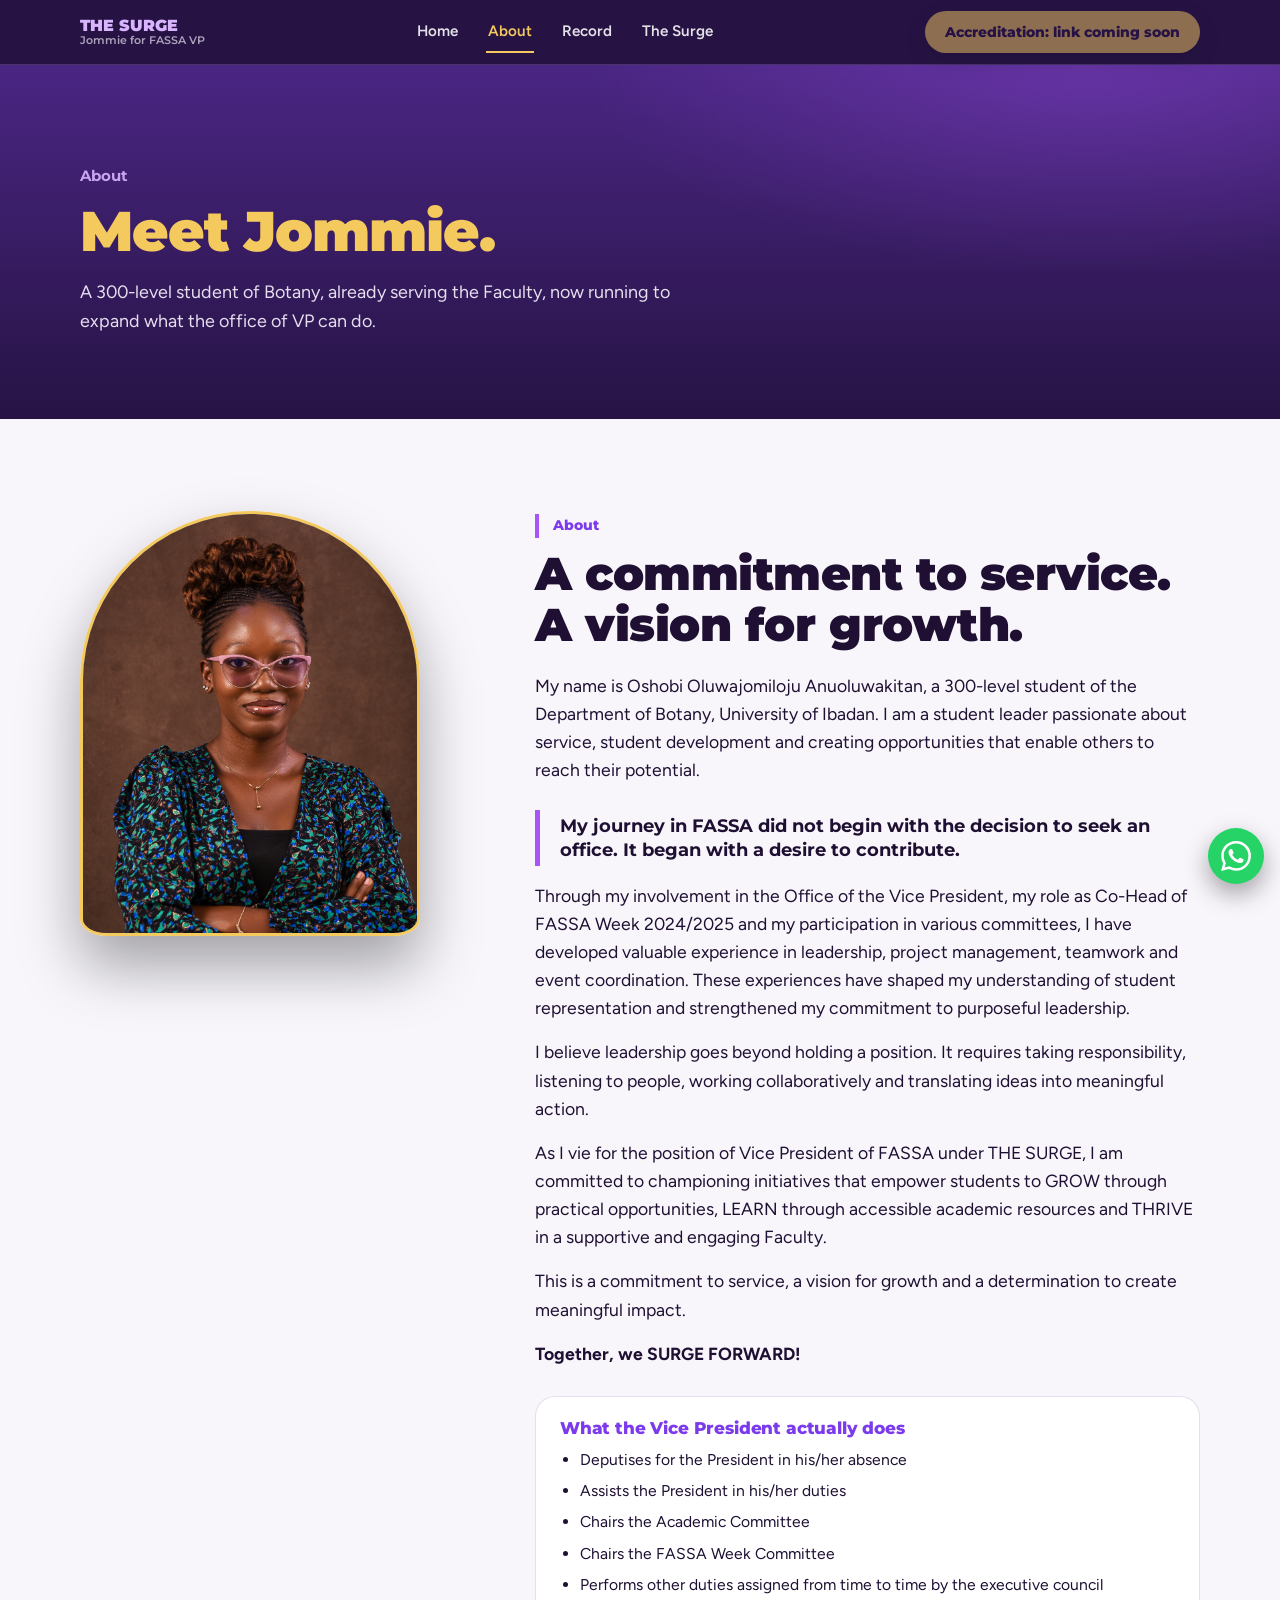
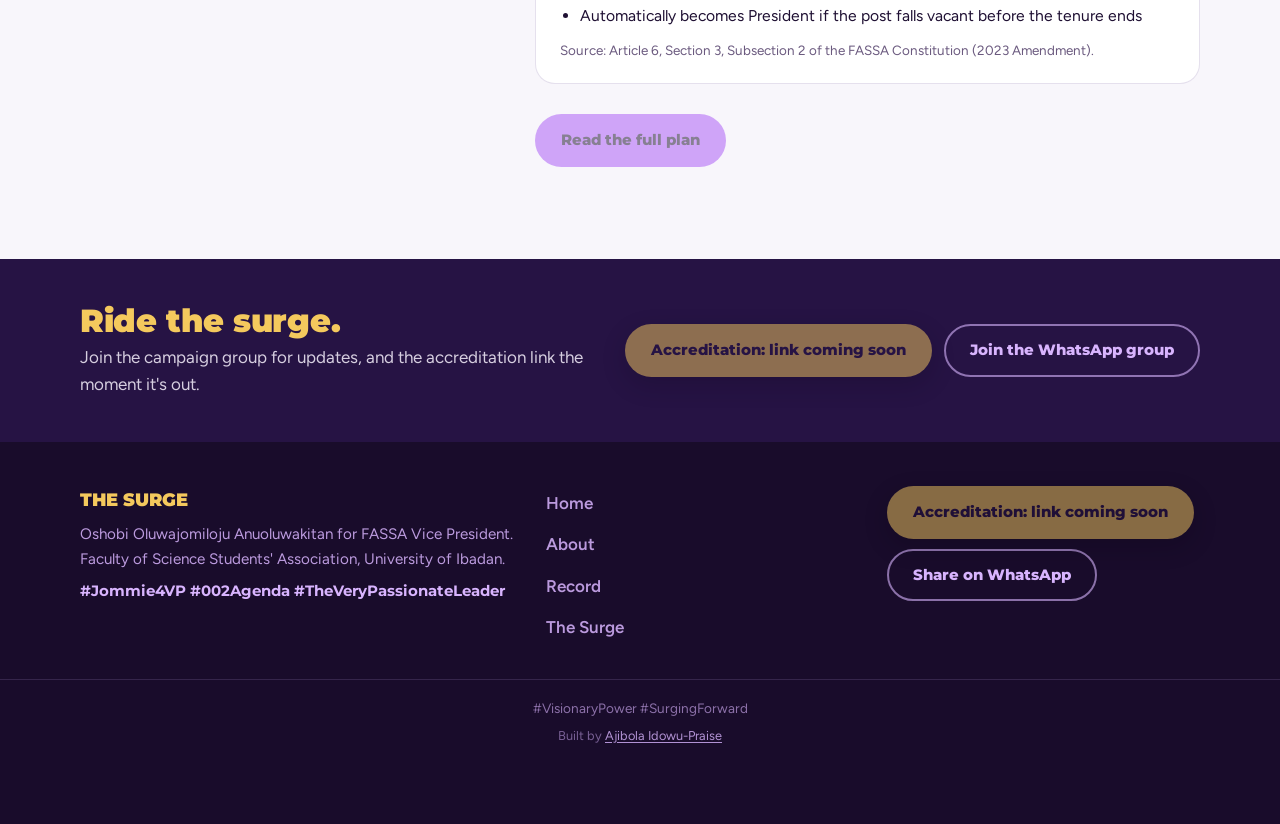
==== commit 6d1ac858: "Lock 'Read the full plan' button in about.html Updated the 'Read the full plan' button to be locked " ====
--- a/about.html
+++ b/about.html
@@ -26,7 +26,7 @@
       <a href="index.html">Home</a>
       <a href="about.html" aria-current="page">About</a>
       <a href="record.html">Record</a>
-      <a href="manifesto.html">The Surge</a>
+      <a href="manifesto.html" data-locked aria-disabled="true">The Surge</a>
     </nav>
     <div class="bar-right">
       <a class="btn btn-gold" data-accred href="#" target="_blank" rel="noopener">Get accredited</a>
@@ -71,7 +71,7 @@
       </ul>
       <cite>Source: Article 6, Section 3, Subsection 2 of the FASSA Constitution (2023 Amendment).</cite>
     </div>
-      <div class="more"><a class="btn btn-aqua" href="manifesto.html">Read the full plan</a></div>
+      <div class="more"><a class="btn btn-aqua" href="manifesto.html" data-locked aria-disabled="true">Read the full plan</a></div>
     </div>
   </div>
 </section>
@@ -99,7 +99,7 @@
         <a href="index.html">Home</a>
         <a href="about.html">About</a>
         <a href="record.html">Record</a>
-        <a href="manifesto.html">The Surge</a>
+        <a href="manifesto.html" data-locked aria-disabled="true">The Surge</a>
     </nav>
     <div class="facts">
       <a class="btn btn-gold" data-accred href="#" target="_blank" rel="noopener">Get accredited</a>
